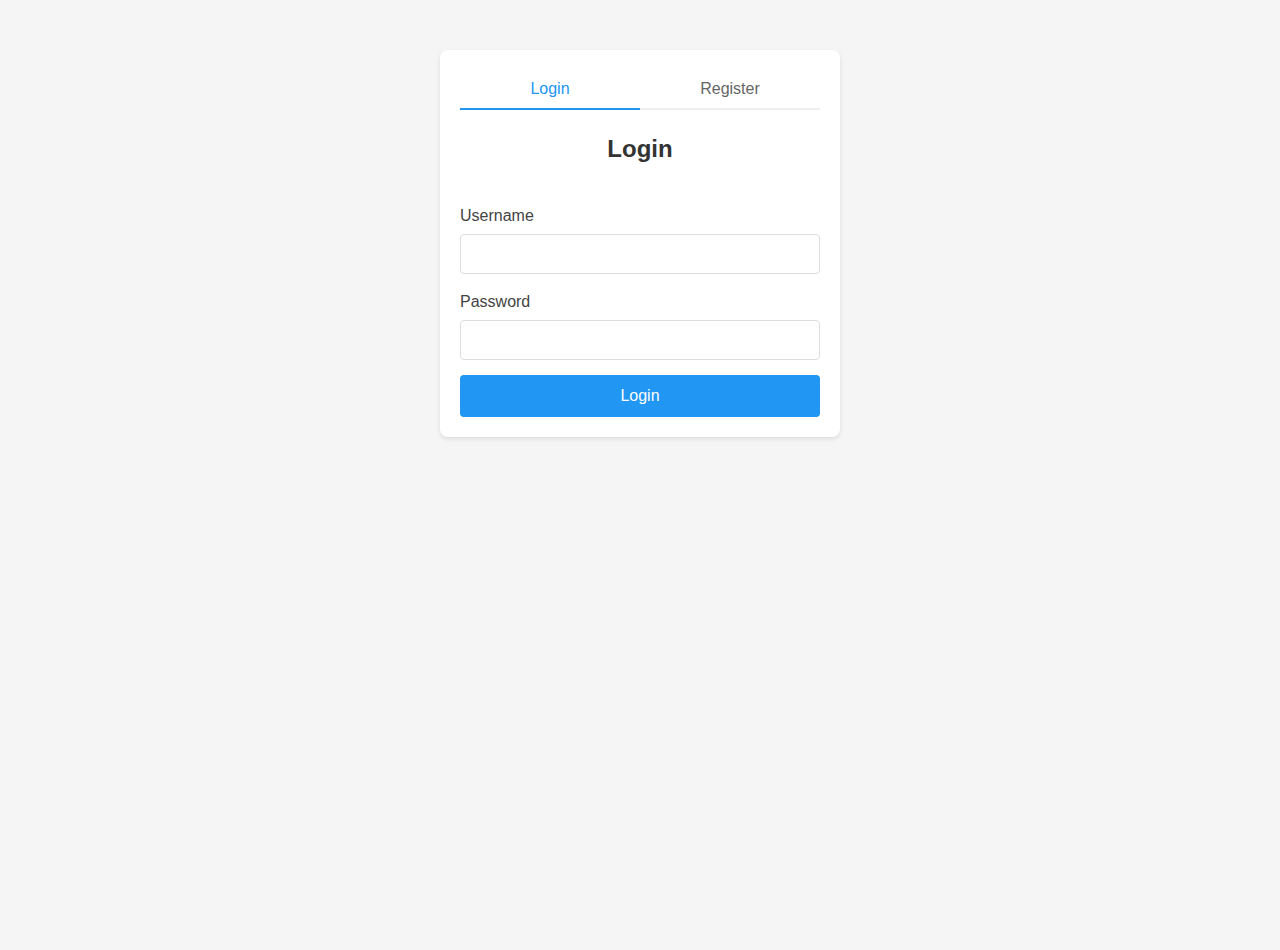
==== index.html @ e14aafcb "werkend" ====
<!DOCTYPE html>
<html lang="en">

<head>
    <meta charset="UTF-8">
    <meta name="viewport" content="width=device-width, initial-scale=1.0">
    <title>Taskmaster</title>
    <link rel="manifest" href="manifest.json">
    <link rel="stylesheet" href="css/styles.css">
    <link rel="stylesheet" href="css/components/login.css">
    <link rel="stylesheet" href="css/components/tasks.css">
</head>

<body>
    <div id="app">
        <nav id="main-nav" class="hidden">
            <div class="nav-content">
                <span id="username-display"></span>
                <button id="logout-btn">Logout</button>
            </div>
        </nav>
        <main id="main-content"></main>
    </div>

    <!-- Laad scripts in de juiste volgorde -->
    <script src="js/api.js"></script>
    <script src="js/router.js"></script>
    <script src="js/components/login.js"></script>
    <script src="js/components/tasks.js"></script>
    <script src="js/app.js"></script>
</body>

</html>
---- css/styles.css ----
/* css/styles.css */
:root {
    --primary-color: #2196f3;
    --secondary-color: #1976d2;
    --error-color: #f44336;
    --success-color: #4caf50;
}

* {
    margin: 0;
    padding: 0;
    box-sizing: border-box;
}

body {
    font-family: -apple-system, BlinkMacSystemFont, 'Segoe UI', Roboto, Oxygen-Sans, Ubuntu, Cantarell, sans-serif;
    line-height: 1.6;
    background-color: #f5f5f5;
}

.hidden {
    display: none !important;
}

#app {
    min-height: 100vh;
}

/* css/components/login.css */
.login-container {
    max-width: 400px;
    margin: 50px auto;
    padding: 20px;
    background: white;
    border-radius: 8px;
    box-shadow: 0 2px 4px rgba(0,0,0,0.1);
}

.login-form {
    display: flex;
    flex-direction: column;
    gap: 15px;
}

.form-group {
    display: flex;
    flex-direction: column;
    gap: 5px;
}

.form-group label {
    font-weight: 500;
}

.form-group input {
    padding: 8px;
    border: 1px solid #ddd;
    border-radius: 4px;
}

.btn-primary {
    background: var(--primary-color);
    color: white;
    padding: 10px;
    border: none;
    border-radius: 4px;
    cursor: pointer;
}

.btn-primary:hover {
    background: var(--secondary-color);
}

.error-message {
    color: var(--error-color);
    font-size: 14px;
}

/* css/components/tasks.css */
.tasks-container {
    max-width: 800px;
    margin: 20px auto;
    padding: 20px;
}

.task-list {
    display: flex;
    flex-direction: column;
    gap: 10px;
}

.task-item {
    background: white;
    padding: 15px;
    border-radius: 4px;
    box-shadow: 0 1px 3px rgba(0,0,0,0.1);
    display: flex;
    justify-content: space-between;
    align-items: center;
}

.task-controls {
    display: flex;
    gap: 10px;
}

.pagination {
    margin-top: 20px;
    display: flex;
    justify-content: center;
    gap: 10px;
}

.add-task-btn {
    position: fixed;
    bottom: 20px;
    right: 20px;
    width: 56px;
    height: 56px;
    border-radius: 50%;
    background: var(--primary-color);
    color: white;
    border: none;
    cursor: pointer;
    box-shadow: 0 2px 5px rgba(0,0,0,0.2);
    display: flex;
    align-items: center;
    justify-content: center;
    font-size: 24px;
}
---- css/components/login.css ----
/* css/components/login.css */
.login-container {
    max-width: 400px;
    margin: 50px auto;
    padding: 20px;
    background: white;
    border-radius: 8px;
    box-shadow: 0 2px 4px rgba(0,0,0,0.1);
}

.auth-tabs {
    display: flex;
    margin-bottom: 20px;
    border-bottom: 2px solid #eee;
}

.tab-btn {
    flex: 1;
    padding: 10px;
    border: none;
    background: none;
    cursor: pointer;
    font-size: 16px;
    color: #666;
    transition: all 0.3s ease;
}

.tab-btn.active {
    color: var(--primary-color);
    border-bottom: 2px solid var(--primary-color);
    margin-bottom: -2px;
}

.auth-form {
    display: flex;
    flex-direction: column;
    gap: 15px;
}

.auth-form h2 {
    margin-bottom: 20px;
    color: #333;
    text-align: center;
}

.form-group {
    display: flex;
    flex-direction: column;
    gap: 5px;
}

.form-group label {
    font-weight: 500;
    color: #444;
}

.form-group input {
    padding: 10px;
    border: 1px solid #ddd;
    border-radius: 4px;
    font-size: 16px;
}

.form-group input:focus {
    border-color: var(--primary-color);
    outline: none;
    box-shadow: 0 0 0 2px rgba(33, 150, 243, 0.1);
}

.error-message {
    color: var(--error-color);
    font-size: 14px;
    text-align: center;
    padding: 5px;
}

.btn-primary {
    background: var(--primary-color);
    color: white;
    padding: 12px;
    border: none;
    border-radius: 4px;
    cursor: pointer;
    font-size: 16px;
    font-weight: 500;
    transition: background 0.3s ease;
}

.btn-primary:hover {
    background: var(--secondary-color);
}

.hidden {
    display: none;
}
---- css/components/tasks.css ----
/* css/components/tasks.css - aanvullende stijlen */
.modal {
    position: fixed;
    top: 0;
    left: 0;
    width: 100%;
    height: 100%;
    background: rgba(0, 0, 0, 0.5);
    display: flex;
    align-items: center;
    justify-content: center;
}

.modal-content {
    background: white;
    padding: 20px;
    border-radius: 8px;
    width: 90%;
    max-width: 500px;
}

.modal .close {
    float: right;
    cursor: pointer;
    font-size: 24px;
}

.notification {
    position: fixed;
    bottom: 20px;
    left: 50%;
    transform: translateX(-50%);
    background: var(--primary-color);
    color: white;
    padding: 10px 20px;
    border-radius: 4px;
    box-shadow: 0 2px 5px rgba(0,0,0,0.2);
    z-index: 1000;
}

.offline-mode .task-item {
    opacity: 0.8;
}

.offline-mode:after {
    content: 'Offline Mode';
    position: fixed;
    top: 10px;
    right: 10px;
    background: var(--error-color);
    color: white;
    padding: 5px 10px;
    border-radius: 4px;
    font-size: 12px;
}

.checkbox-container {
    position: relative;
    padding-left: 35px;
    cursor: pointer;
    user-select: none;
}

.checkbox-container input {
    position: absolute;
    opacity: 0;
    cursor: pointer;
}

.checkmark {
    position: absolute;
    top: 0;
    left: 0;
    height: 25px;
    width: 25px;
    background-color: #eee;
    border-radius: 4px;
}

.checkbox-container:hover input ~ .checkmark {
    background-color: #ccc;
}

.checkbox-container input:checked ~ .checkmark {
    background-color: var(--primary-color);
}

.task-filters {
    margin-bottom: 20px;
}

.task-filters select {
    padding: 8px;
    border-radius: 4px;
    border: 1px solid #ddd;
}

.no-tasks {
    text-align: center;
    padding: 20px;
    color: #666;
}

.deadline {
    font-size: 0.9em;
    color: #666;
}
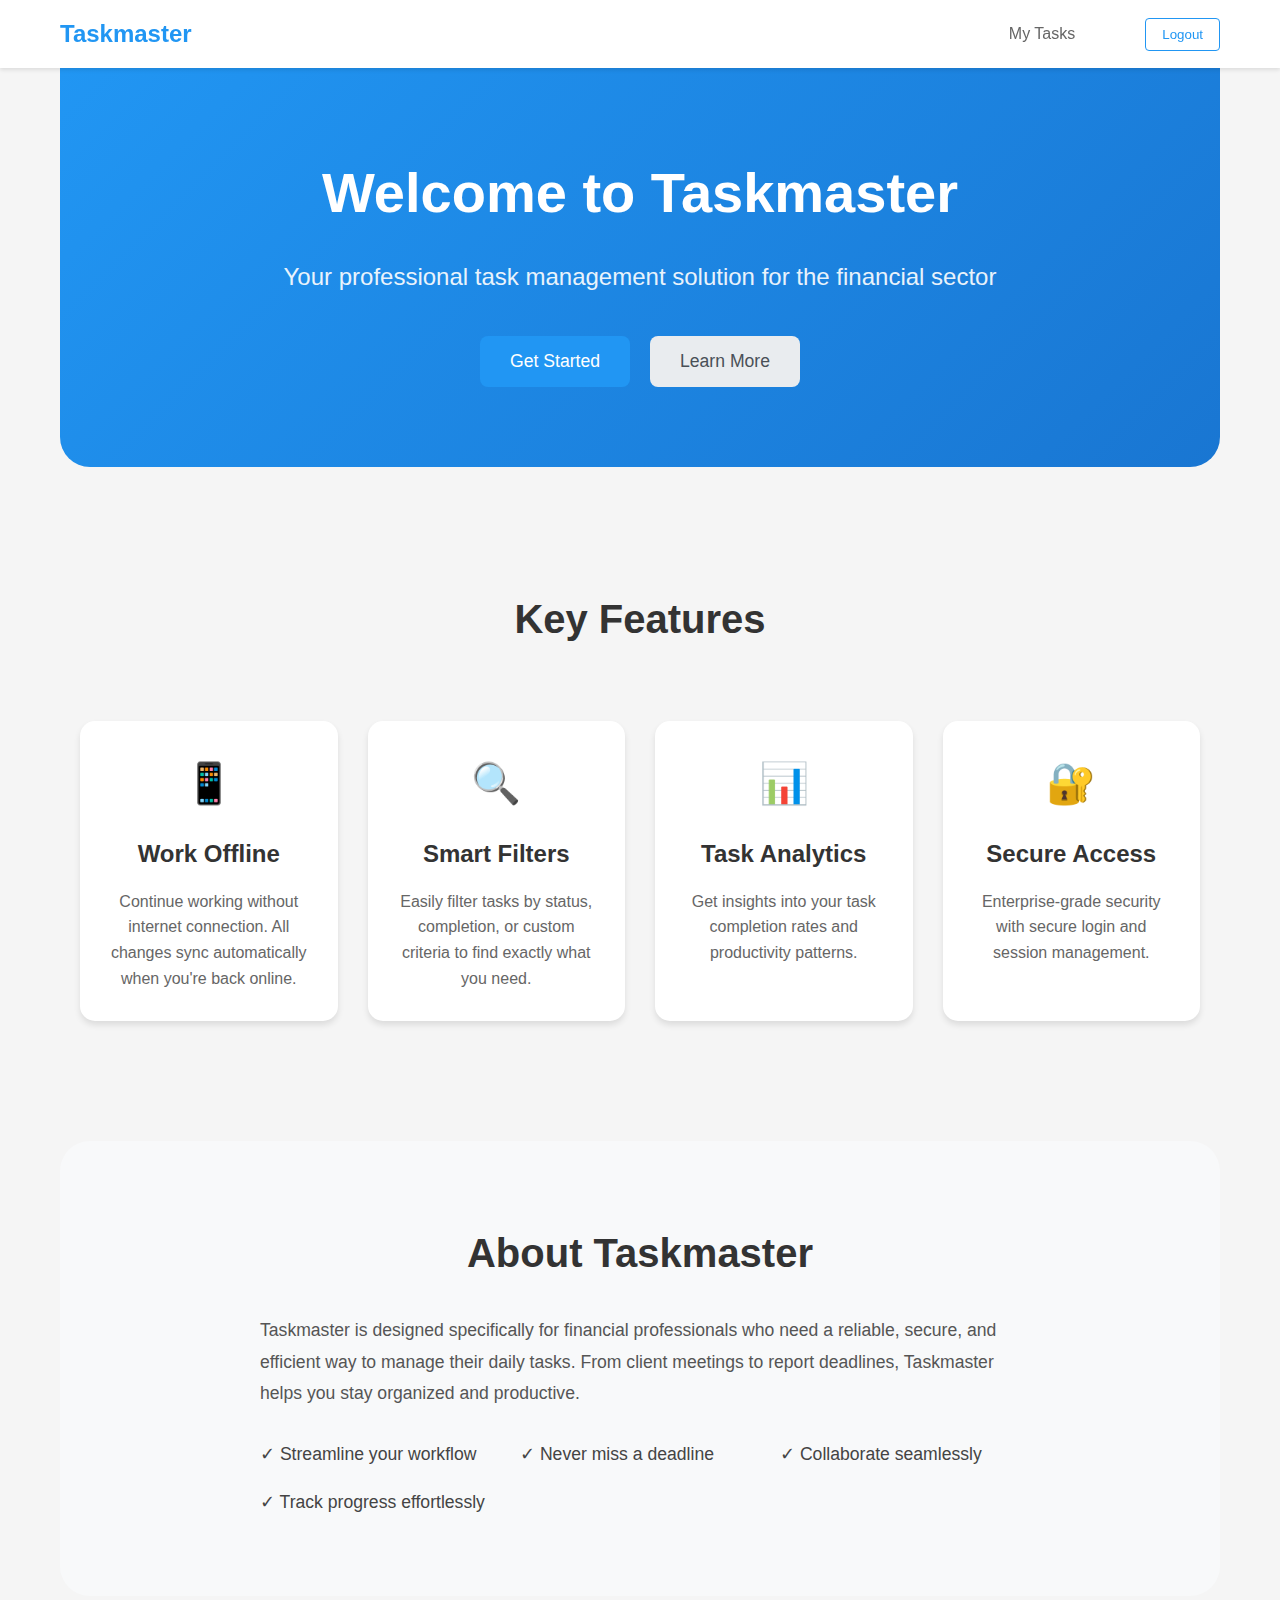
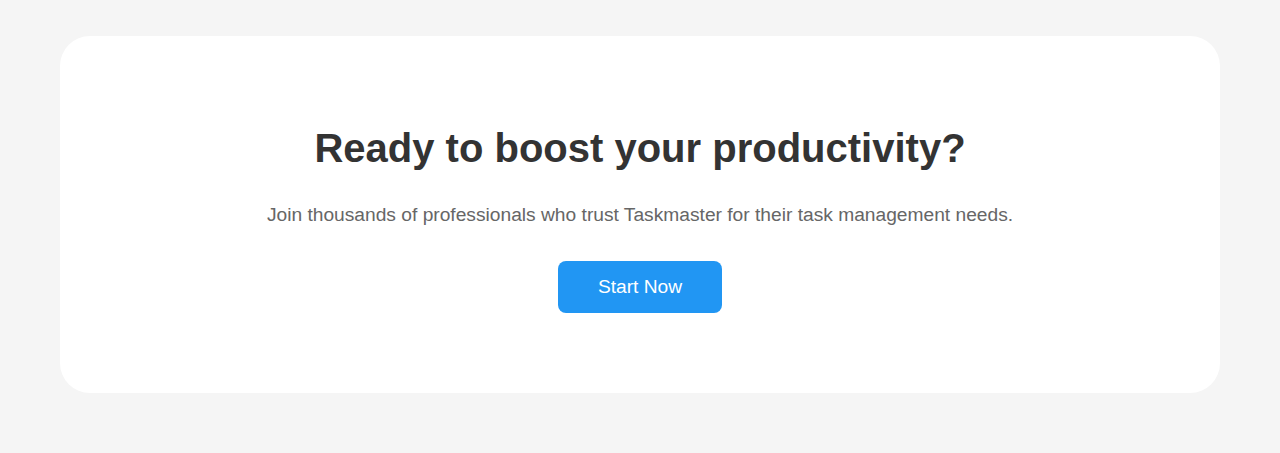
==== commit b0745f69: "ja ja ja 2.0 versie beheer" ====
--- a/index.html
+++ b/index.html
@@ -9,14 +9,19 @@
     <link rel="stylesheet" href="css/styles.css">
     <link rel="stylesheet" href="css/components/login.css">
     <link rel="stylesheet" href="css/components/tasks.css">
+    <link rel="stylesheet" href="css/components/home.css">
 </head>
 
 <body>
     <div id="app">
         <nav id="main-nav" class="hidden">
             <div class="nav-content">
-                <span id="username-display"></span>
-                <button id="logout-btn">Logout</button>
+                <a href="/" class="nav-logo">Taskmaster</a>
+                <div class="nav-links">
+                    <a href="/tasks" class="nav-link">My Tasks</a>
+                    <span id="username-display"></span>
+                    <button id="logout-btn">Logout</button>
+                </div>
             </div>
         </nav>
         <main id="main-content"></main>
@@ -25,6 +30,7 @@
     <!-- Laad scripts in de juiste volgorde -->
     <script src="js/api.js"></script>
     <script src="js/router.js"></script>
+    <script src="js/components/home.js"></script>
     <script src="js/components/login.js"></script>
     <script src="js/components/tasks.js"></script>
     <script src="js/app.js"></script>
--- a/css/styles.css
+++ b/css/styles.css
@@ -6,6 +6,7 @@
     --success-color: #4caf50;
 }
 
+/* Base Styles */
 * {
     margin: 0;
     padding: 0;
@@ -26,7 +27,80 @@
     min-height: 100vh;
 }
 
-/* css/components/login.css */
+/* Navigation Styles */
+#main-nav {
+    background: white;
+    box-shadow: 0 2px 4px rgba(0,0,0,0.1);
+    padding: 15px 0;
+    position: sticky;
+    top: 0;
+    z-index: 1000;
+}
+
+.nav-content {
+    max-width: 1200px;
+    margin: 0 auto;
+    padding: 0 20px;
+    display: flex;
+    justify-content: space-between;
+    align-items: center;
+}
+
+.nav-logo {
+    font-size: 1.5rem;
+    font-weight: 700;
+    color: var(--primary-color);
+    text-decoration: none;
+    transition: color 0.3s ease;
+}
+
+.nav-logo:hover {
+    color: var(--secondary-color);
+}
+
+.nav-links {
+    display: flex;
+    align-items: center;
+    gap: 20px;
+}
+
+.nav-link {
+    text-decoration: none;
+    color: #666;
+    font-weight: 500;
+    padding: 5px 10px;
+    border-radius: 4px;
+    transition: all 0.3s ease;
+}
+
+.nav-link:hover, .nav-link.active {
+    color: var(--primary-color);
+    background: rgba(33, 150, 243, 0.1);
+}
+
+#username-display {
+    color: #666;
+    font-weight: 500;
+    padding: 5px 10px;
+}
+
+#logout-btn {
+    background: none;
+    border: 1px solid var(--primary-color);
+    color: var(--primary-color);
+    padding: 8px 16px;
+    border-radius: 4px;
+    cursor: pointer;
+    font-weight: 500;
+    transition: all 0.3s ease;
+}
+
+#logout-btn:hover {
+    background: var(--primary-color);
+    color: white;
+}
+
+/* Login Component Styles */
 .login-container {
     max-width: 400px;
     margin: 50px auto;
@@ -36,12 +110,41 @@
     box-shadow: 0 2px 4px rgba(0,0,0,0.1);
 }
 
-.login-form {
+.auth-tabs {
+    display: flex;
+    margin-bottom: 20px;
+    border-bottom: 2px solid #eee;
+}
+
+.tab-btn {
+    flex: 1;
+    padding: 10px;
+    border: none;
+    background: none;
+    cursor: pointer;
+    font-size: 16px;
+    color: #666;
+    transition: all 0.3s ease;
+}
+
+.tab-btn.active {
+    color: var(--primary-color);
+    border-bottom: 2px solid var(--primary-color);
+    margin-bottom: -2px;
+}
+
+.auth-form {
     display: flex;
     flex-direction: column;
     gap: 15px;
 }
 
+.auth-form h2 {
+    margin-bottom: 20px;
+    color: #333;
+    text-align: center;
+}
+
 .form-group {
     display: flex;
     flex-direction: column;
@@ -50,71 +153,179 @@
 
 .form-group label {
     font-weight: 500;
+    color: #444;
 }
 
 .form-group input {
-    padding: 8px;
+    padding: 10px;
     border: 1px solid #ddd;
     border-radius: 4px;
-}
-
+    font-size: 16px;
+}
+
+.form-group input:focus {
+    border-color: var(--primary-color);
+    outline: none;
+    box-shadow: 0 0 0 2px rgba(33, 150, 243, 0.1);
+}
+
+/* Button Styles */
 .btn-primary {
     background: var(--primary-color);
     color: white;
-    padding: 10px;
+    padding: 12px;
     border: none;
     border-radius: 4px;
     cursor: pointer;
+    font-size: 16px;
+    font-weight: 500;
+    transition: all 0.3s ease;
 }
 
 .btn-primary:hover {
     background: var(--secondary-color);
+    transform: translateY(-1px);
+}
+
+.btn-secondary {
+    background: #e9ecef;
+    color: #495057;
+    padding: 12px;
+    border: none;
+    border-radius: 4px;
+    cursor: pointer;
+    font-size: 16px;
+    font-weight: 500;
+    transition: all 0.3s ease;
+}
+
+.btn-secondary:hover {
+    background: #dee2e6;
+    transform: translateY(-1px);
 }
 
 .error-message {
     color: var(--error-color);
     font-size: 14px;
-}
-
-/* css/components/tasks.css */
+    text-align: center;
+    padding: 5px;
+}
+
+/* Tasks Component Styles */
 .tasks-container {
     max-width: 800px;
     margin: 20px auto;
     padding: 20px;
 }
 
+.task-filters {
+    margin-bottom: 24px;
+}
+
+.filter-select {
+    padding: 8px 12px;
+    border-radius: 6px;
+    border: 1px solid #ddd;
+    background-color: white;
+    font-size: 14px;
+    min-width: 150px;
+}
+
 .task-list {
     display: flex;
     flex-direction: column;
-    gap: 10px;
+    gap: 16px;
 }
 
 .task-item {
     background: white;
-    padding: 15px;
-    border-radius: 4px;
-    box-shadow: 0 1px 3px rgba(0,0,0,0.1);
+    padding: 16px;
+    border-radius: 8px;
+    box-shadow: 0 2px 4px rgba(0,0,0,0.1);
     display: flex;
     justify-content: space-between;
-    align-items: center;
+    align-items: flex-start;
+    transition: transform 0.2s ease, box-shadow 0.2s ease;
+}
+
+.task-item:hover {
+    transform: translateY(-2px);
+    box-shadow: 0 4px 8px rgba(0,0,0,0.1);
+}
+
+.task-item.completed {
+    background-color: #f8f9fa;
+}
+
+.task-item.completed .task-content h3 {
+    text-decoration: line-through;
+    color: #6c757d;
+}
+
+.task-content {
+    flex: 1;
+    margin-right: 16px;
+}
+
+.task-header {
+    display: flex;
+    justify-content: space-between;
+    align-items: flex-start;
+    margin-bottom: 8px;
+}
+
+.task-header h3 {
+    margin: 0;
+    color: #2c3e50;
+    font-size: 18px;
+}
+
+.task-description {
+    color: #666;
+    font-size: 14px;
+    line-height: 1.5;
+    margin: 0;
+}
+
+.deadline {
+    font-size: 12px;
+    color: #666;
+    background: #f8f9fa;
+    padding: 4px 8px;
+    border-radius: 4px;
+    white-space: nowrap;
+}
+
+.deadline.overdue {
+    color: #dc3545;
+    background: #fff5f5;
 }
 
 .task-controls {
     display: flex;
-    gap: 10px;
-}
-
-.pagination {
-    margin-top: 20px;
-    display: flex;
-    justify-content: center;
-    gap: 10px;
+    gap: 12px;
+    align-items: center;
+}
+
+.task-controls button {
+    background: none;
+    border: none;
+    padding: 6px;
+    cursor: pointer;
+    border-radius: 4px;
+    color: #6c757d;
+    transition: all 0.2s ease;
+}
+
+.task-controls button:hover {
+    background-color: #f8f9fa;
+    color: var(--primary-color);
 }
 
 .add-task-btn {
     position: fixed;
-    bottom: 20px;
-    right: 20px;
+    bottom: 24px;
+    right: 24px;
     width: 56px;
     height: 56px;
     border-radius: 50%;
@@ -122,9 +333,140 @@
     color: white;
     border: none;
     cursor: pointer;
-    box-shadow: 0 2px 5px rgba(0,0,0,0.2);
+    box-shadow: 0 4px 8px rgba(33, 150, 243, 0.3);
     display: flex;
     align-items: center;
     justify-content: center;
     font-size: 24px;
+    transition: all 0.2s ease;
+}
+
+.add-task-btn:hover {
+    transform: scale(1.1);
+    box-shadow: 0 6px 12px rgba(33, 150, 243, 0.4);
+}
+
+/* Modal Styles */
+.modal {
+    position: fixed;
+    top: 0;
+    left: 0;
+    width: 100%;
+    height: 100%;
+    background: rgba(0, 0, 0, 0.5);
+    display: flex;
+    align-items: center;
+    justify-content: center;
+    z-index: 1000;
+}
+
+.modal-content {
+    background: white;
+    padding: 24px;
+    border-radius: 8px;
+    width: 90%;
+    max-width: 500px;
+    max-height: 90vh;
+    overflow-y: auto;
+}
+
+.modal-header {
+    display: flex;
+    justify-content: space-between;
+    align-items: center;
+    margin-bottom: 20px;
+}
+
+.modal-header h2 {
+    margin: 0;
+    color: #2c3e50;
+}
+
+.close {
+    font-size: 24px;
+    color: #666;
+    cursor: pointer;
+    transition: color 0.2s ease;
+}
+
+.close:hover {
+    color: var(--error-color);
+}
+
+.form-actions {
+    display: flex;
+    justify-content: flex-end;
+    gap: 12px;
+    margin-top: 24px;
+}
+
+/* Pagination Styles */
+.pagination {
+    margin-top: 20px;
+    display: flex;
+    justify-content: center;
+    gap: 10px;
+}
+
+.pagination button {
+    padding: 8px 12px;
+    border: 1px solid #ddd;
+    background: white;
+    border-radius: 4px;
+    cursor: pointer;
+    transition: all 0.2s ease;
+}
+
+.pagination button:hover:not(:disabled) {
+    background: var(--primary-color);
+    color: white;
+    border-color: var(--primary-color);
+}
+
+.pagination button:disabled {
+    opacity: 0.5;
+    cursor: not-allowed;
+}
+
+/* Responsive Design */
+@media (max-width: 768px) {
+    .nav-content {
+        flex-direction: column;
+        gap: 15px;
+    }
+
+    .nav-links {
+        flex-direction: column;
+        width: 100%;
+        text-align: center;
+    }
+
+    .nav-link {
+        width: 100%;
+        padding: 10px;
+    }
+
+    #logout-btn {
+        width: 100%;
+    }
+
+    .modal-content {
+        width: 95%;
+        margin: 10px;
+    }
+
+    .task-header {
+        flex-direction: column;
+        gap: 10px;
+    }
+
+    .deadline {
+        width: 100%;
+        text-align: center;
+    }
+
+    .task-controls {
+        flex-direction: column;
+        align-items: stretch;
+    }
 }--- a/css/components/tasks.css
+++ b/css/components/tasks.css
@@ -1,107 +1,188 @@
-/* css/components/tasks.css - aanvullende stijlen */
-.modal {
+/* Updated tasks.css */
+.tasks-container {
+    max-width: 800px;
+    margin: 20px auto;
+    padding: 20px;
+}
+
+.tasks-container h1 {
+    color: #333;
+    margin-bottom: 24px;
+    font-size: 28px;
+}
+
+.task-filters {
+    margin-bottom: 24px;
+}
+
+.filter-select {
+    padding: 8px 12px;
+    border-radius: 6px;
+    border: 1px solid #ddd;
+    background-color: white;
+    font-size: 14px;
+    min-width: 150px;
+}
+
+.task-list {
+    display: flex;
+    flex-direction: column;
+    gap: 16px;
+}
+
+.task-item {
+    background: white;
+    padding: 16px;
+    border-radius: 8px;
+    box-shadow: 0 2px 4px rgba(0,0,0,0.1);
+    display: flex;
+    justify-content: space-between;
+    align-items: flex-start;
+    transition: transform 0.2s ease, box-shadow 0.2s ease;
+}
+
+.task-item:hover {
+    transform: translateY(-2px);
+    box-shadow: 0 4px 8px rgba(0,0,0,0.1);
+}
+
+.task-item.completed {
+    background-color: #f8f9fa;
+}
+
+.task-item.completed .task-content h3 {
+    text-decoration: line-through;
+    color: #6c757d;
+}
+
+.task-content {
+    flex: 1;
+    margin-right: 16px;
+}
+
+.task-header {
+    display: flex;
+    justify-content: space-between;
+    align-items: flex-start;
+    margin-bottom: 8px;
+}
+
+.task-header h3 {
+    margin: 0;
+    color: #2c3e50;
+    font-size: 18px;
+}
+
+.task-description {
+    color: #666;
+    font-size: 14px;
+    line-height: 1.5;
+    margin: 0;
+}
+
+.deadline {
+    font-size: 12px;
+    color: #666;
+    background: #f8f9fa;
+    padding: 4px 8px;
+    border-radius: 4px;
+    white-space: nowrap;
+}
+
+.deadline.overdue {
+    color: #dc3545;
+    background: #fff5f5;
+}
+
+.task-controls {
+    display: flex;
+    gap: 12px;
+    align-items: center;
+}
+
+.task-controls button {
+    background: none;
+    border: none;
+    padding: 6px;
+    cursor: pointer;
+    border-radius: 4px;
+    color: #6c757d;
+    transition: color 0.2s ease, background-color 0.2s ease;
+}
+
+.task-controls button:hover {
+    background-color: #f8f9fa;
+    color: #2196f3;
+}
+
+.add-task-btn {
     position: fixed;
-    top: 0;
-    left: 0;
-    width: 100%;
-    height: 100%;
-    background: rgba(0, 0, 0, 0.5);
+    bottom: 24px;
+    right: 24px;
+    width: 56px;
+    height: 56px;
+    border-radius: 50%;
+    background: var(--primary-color);
+    color: white;
+    border: none;
+    cursor: pointer;
+    box-shadow: 0 4px 8px rgba(33, 150, 243, 0.3);
     display: flex;
     align-items: center;
     justify-content: center;
+    font-size: 24px;
+    transition: transform 0.2s ease, box-shadow 0.2s ease;
 }
 
-.modal-content {
-    background: white;
-    padding: 20px;
-    border-radius: 8px;
-    width: 90%;
-    max-width: 500px;
+.add-task-btn:hover {
+    transform: scale(1.1);
+    box-shadow: 0 6px 12px rgba(33, 150, 243, 0.4);
 }
 
-.modal .close {
-    float: right;
-    cursor: pointer;
-    font-size: 24px;
-}
-
-.notification {
-    position: fixed;
-    bottom: 20px;
-    left: 50%;
-    transform: translateX(-50%);
-    background: var(--primary-color);
-    color: white;
-    padding: 10px 20px;
-    border-radius: 4px;
-    box-shadow: 0 2px 5px rgba(0,0,0,0.2);
-    z-index: 1000;
-}
-
-.offline-mode .task-item {
-    opacity: 0.8;
-}
-
-.offline-mode:after {
-    content: 'Offline Mode';
-    position: fixed;
-    top: 10px;
-    right: 10px;
-    background: var(--error-color);
-    color: white;
-    padding: 5px 10px;
-    border-radius: 4px;
-    font-size: 12px;
-}
-
-.checkbox-container {
-    position: relative;
-    padding-left: 35px;
-    cursor: pointer;
-    user-select: none;
-}
-
-.checkbox-container input {
-    position: absolute;
-    opacity: 0;
-    cursor: pointer;
-}
-
-.checkmark {
-    position: absolute;
-    top: 0;
-    left: 0;
-    height: 25px;
-    width: 25px;
-    background-color: #eee;
-    border-radius: 4px;
-}
-
-.checkbox-container:hover input ~ .checkmark {
-    background-color: #ccc;
-}
-
-.checkbox-container input:checked ~ .checkmark {
-    background-color: var(--primary-color);
-}
-
-.task-filters {
+/* Modal styles */
+.modal-header {
+    display: flex;
+    justify-content: space-between;
+    align-items: center;
     margin-bottom: 20px;
 }
 
-.task-filters select {
-    padding: 8px;
+.modal-header h2 {
+    margin: 0;
+    color: #2c3e50;
+}
+
+.form-actions {
+    display: flex;
+    justify-content: flex-end;
+    gap: 12px;
+    margin-top: 24px;
+}
+
+.btn-secondary {
+    background: #e9ecef;
+    color: #495057;
+    padding: 10px 16px;
+    border: none;
     border-radius: 4px;
-    border: 1px solid #ddd;
+    cursor: pointer;
+    font-size: 14px;
+    transition: background-color 0.2s ease;
+}
+
+.btn-secondary:hover {
+    background: #dee2e6;
+}
+
+.checkbox-group {
+    margin-top: 16px;
 }
 
 .no-tasks {
     text-align: center;
-    padding: 20px;
-    color: #666;
-}
-
-.deadline {
-    font-size: 0.9em;
-    color: #666;
+    padding: 40px;
+    color: #6c757d;
+    background: #f8f9fa;
+    border-radius: 8px;
+    font-size: 16px;
 }--- a/css/components/home.css
+++ b/css/components/home.css
@@ -0,0 +1,196 @@
+.home-container {
+    max-width: 1200px;
+    margin: 0 auto;
+    padding: 0 20px;
+}
+
+/* Hero Section */
+.hero {
+    background: linear-gradient(135deg, var(--primary-color), var(--secondary-color));
+    color: white;
+    padding: 80px 20px;
+    text-align: center;
+    border-radius: 0 0 30px 30px;
+    margin-bottom: 60px;
+}
+
+.hero-content {
+    max-width: 800px;
+    margin: 0 auto;
+}
+
+.hero h1 {
+    font-size: 3.5rem;
+    margin-bottom: 20px;
+    font-weight: 700;
+}
+
+.hero-subtitle {
+    font-size: 1.5rem;
+    margin-bottom: 40px;
+    opacity: 0.9;
+}
+
+.hero-buttons {
+    display: flex;
+    gap: 20px;
+    justify-content: center;
+}
+
+.hero-buttons button {
+    padding: 15px 30px;
+    font-size: 1.1rem;
+    border-radius: 8px;
+    transition: transform 0.2s ease;
+}
+
+.hero-buttons button:hover {
+    transform: translateY(-2px);
+}
+
+/* Features Section */
+.features {
+    padding: 60px 0;
+    text-align: center;
+}
+
+.features h2 {
+    font-size: 2.5rem;
+    margin-bottom: 50px;
+    color: #333;
+}
+
+.features-grid {
+    display: grid;
+    grid-template-columns: repeat(auto-fit, minmax(250px, 1fr));
+    gap: 30px;
+    padding: 20px;
+}
+
+.feature-card {
+    background: white;
+    padding: 30px;
+    border-radius: 15px;
+    box-shadow: 0 4px 6px rgba(0, 0, 0, 0.1);
+    transition: transform 0.3s ease;
+}
+
+.feature-card:hover {
+    transform: translateY(-5px);
+}
+
+.feature-icon {
+    font-size: 2.5rem;
+    margin-bottom: 20px;
+}
+
+.feature-card h3 {
+    font-size: 1.5rem;
+    margin-bottom: 15px;
+    color: #333;
+}
+
+.feature-card p {
+    color: #666;
+    line-height: 1.6;
+}
+
+/* About Section */
+.about {
+    padding: 80px 0;
+    background: #f8f9fa;
+    border-radius: 30px;
+    margin: 40px 0;
+}
+
+.about-content {
+    max-width: 800px;
+    margin: 0 auto;
+    padding: 0 20px;
+}
+
+.about h2 {
+    font-size: 2.5rem;
+    margin-bottom: 30px;
+    color: #333;
+    text-align: center;
+}
+
+.about p {
+    font-size: 1.1rem;
+    line-height: 1.8;
+    color: #555;
+    margin-bottom: 30px;
+}
+
+.about-list {
+    list-style: none;
+    padding: 0;
+    display: grid;
+    grid-template-columns: repeat(auto-fit, minmax(200px, 1fr));
+    gap: 20px;
+}
+
+.about-list li {
+    font-size: 1.1rem;
+    color: #444;
+    display: flex;
+    align-items: center;
+    gap: 10px;
+}
+
+/* CTA Section */
+.cta {
+    text-align: center;
+    padding: 80px 20px;
+    background: white;
+    border-radius: 30px;
+    margin-bottom: 60px;
+}
+
+.cta h2 {
+    font-size: 2.5rem;
+    margin-bottom: 20px;
+    color: #333;
+}
+
+.cta p {
+    font-size: 1.2rem;
+    color: #666;
+    margin-bottom: 30px;
+}
+
+.cta button {
+    padding: 15px 40px;
+    font-size: 1.2rem;
+    border-radius: 8px;
+    transition: transform 0.2s ease;
+}
+
+.cta button:hover {
+    transform: translateY(-2px);
+}
+
+/* Responsive Design */
+@media (max-width: 768px) {
+    .hero h1 {
+        font-size: 2.5rem;
+    }
+    
+    .hero-subtitle {
+        font-size: 1.2rem;
+    }
+    
+    .hero-buttons {
+        flex-direction: column;
+        align-items: center;
+    }
+    
+    .features-grid {
+        grid-template-columns: 1fr;
+    }
+    
+    .about-list {
+        grid-template-columns: 1fr;
+    }
+}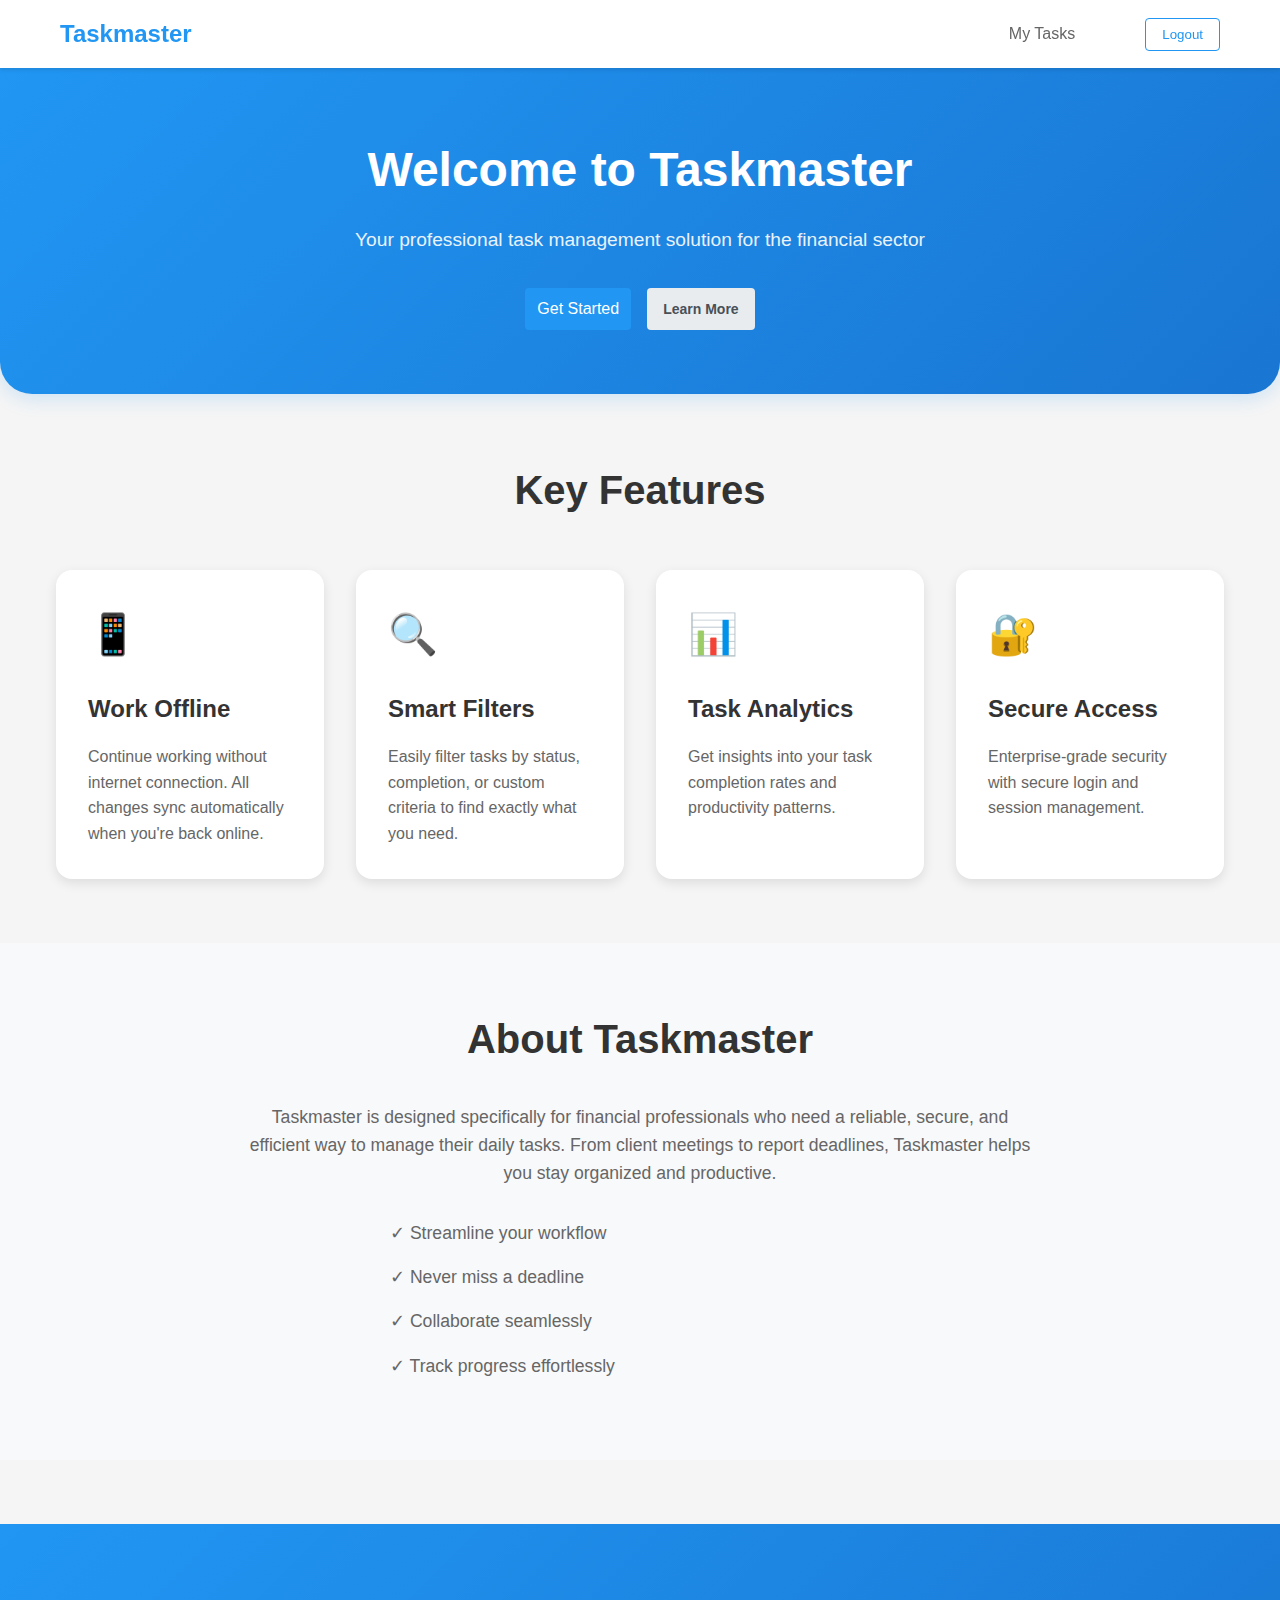
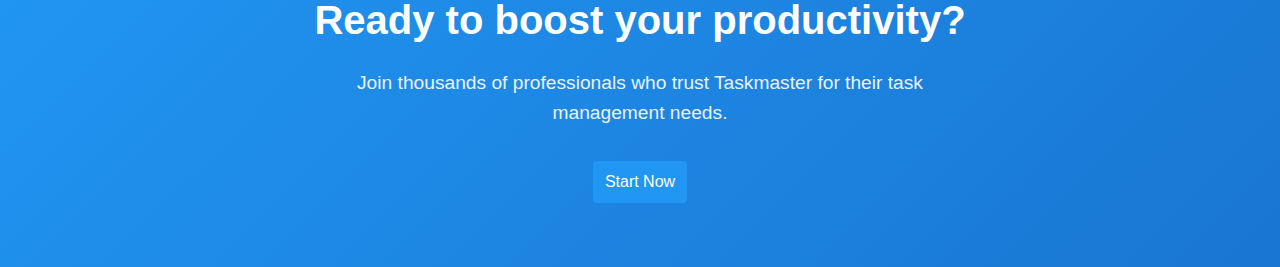
==== commit 6388ff38: "123" ====
--- a/index.html
+++ b/index.html
@@ -5,15 +5,20 @@
     <meta charset="UTF-8">
     <meta name="viewport" content="width=device-width, initial-scale=1.0">
     <title>Taskmaster</title>
+
+    <!-- Web App Manifest -->
     <link rel="manifest" href="manifest.json">
+
+    <!-- CSS Files -->
     <link rel="stylesheet" href="css/styles.css">
+    <link rel="stylesheet" href="css/components/home.css">
     <link rel="stylesheet" href="css/components/login.css">
     <link rel="stylesheet" href="css/components/tasks.css">
-    <link rel="stylesheet" href="css/components/home.css">
 </head>
 
 <body>
     <div id="app">
+        <!-- Navigation -->
         <nav id="main-nav" class="hidden">
             <div class="nav-content">
                 <a href="/" class="nav-logo">Taskmaster</a>
@@ -24,16 +29,74 @@
                 </div>
             </div>
         </nav>
+
+        <!-- Main Content -->
         <main id="main-content"></main>
+
+        <!-- Notification Container -->
+        <div id="notification-container"></div>
     </div>
 
-    <!-- Laad scripts in de juiste volgorde -->
+    <!-- Core Services - Load these first -->
+    <script src="js/db.js"></script>
     <script src="js/api.js"></script>
     <script src="js/router.js"></script>
+
+    <!-- Components - Load after services -->
     <script src="js/components/home.js"></script>
     <script src="js/components/login.js"></script>
     <script src="js/components/tasks.js"></script>
+
+    <!-- Main App - Load last -->
     <script src="js/app.js"></script>
+
+    <!-- Offline status indicator -->
+    <div id="offline-indicator" class="hidden">
+        You are currently offline. Changes will be saved locally.
+    </div>
+
+    <style>
+        #offline-indicator {
+            position: fixed;
+            bottom: 20px;
+            left: 50%;
+            transform: translateX(-50%);
+            background-color: #333;
+            color: white;
+            padding: 10px 20px;
+            border-radius: 5px;
+            z-index: 1000;
+            display: none;
+        }
+
+        #offline-indicator.visible {
+            display: block;
+        }
+
+        .notification {
+            position: fixed;
+            top: 20px;
+            right: 20px;
+            padding: 15px 25px;
+            border-radius: 5px;
+            background: #333;
+            color: white;
+            z-index: 1000;
+            animation: slideIn 0.3s ease-out;
+        }
+
+        @keyframes slideIn {
+            from {
+                transform: translateX(100%);
+                opacity: 0;
+            }
+
+            to {
+                transform: translateX(0);
+                opacity: 1;
+            }
+        }
+    </style>
 </body>
 
 </html>--- a/css/styles.css
+++ b/css/styles.css
@@ -469,4 +469,58 @@
         flex-direction: column;
         align-items: stretch;
     }
+}
+.offline-indicator {
+    position: fixed;
+    bottom: 20px;
+    left: 20px;
+    background: #ff4444;
+    color: white;
+    padding: 8px 16px;
+    border-radius: 4px;
+    display: none;
+    z-index: 1000;
+}
+
+body.offline .offline-indicator {
+    display: block;
+}
+
+.error-message {
+    color: #ff4444;
+    margin: 10px 0;
+    padding: 10px;
+    border-radius: 4px;
+    background-color: rgba(255, 68, 68, 0.1);
+}
+
+.error-message:empty {
+    display: none;
+}
+
+.notification {
+    position: fixed;
+    top: 20px;
+    right: 20px;
+    padding: 12px 24px;
+    border-radius: 4px;
+    background: #333;
+    color: white;
+    z-index: 1000;
+    animation: slideIn 0.3s ease-out;
+}
+
+@keyframes slideIn {
+    from {
+        transform: translateX(100%);
+        opacity: 0;
+    }
+    to {
+        transform: translateX(0);
+        opacity: 1;
+    }
+}
+
+.hidden {
+    display: none !important;
 }--- a/css/components/home.css
+++ b/css/components/home.css
@@ -1,17 +1,12 @@
-.home-container {
-    max-width: 1200px;
-    margin: 0 auto;
-    padding: 0 20px;
-}
-
 /* Hero Section */
 .hero {
     background: linear-gradient(135deg, var(--primary-color), var(--secondary-color));
-    color: white;
-    padding: 80px 20px;
-    text-align: center;
-    border-radius: 0 0 30px 30px;
-    margin-bottom: 60px;
+    padding: 4rem 2rem;
+    color: white;
+    text-align: center;
+    position: relative;
+    border-radius: 0 0 2rem 2rem;
+    box-shadow: 0 4px 20px rgba(33, 150, 243, 0.2);
 }
 
 .hero-content {
@@ -20,73 +15,65 @@
 }
 
 .hero h1 {
-    font-size: 3.5rem;
-    margin-bottom: 20px;
-    font-weight: 700;
+    font-size: 3rem;
+    margin-bottom: 1rem;
+    font-weight: 800;
 }
 
 .hero-subtitle {
-    font-size: 1.5rem;
-    margin-bottom: 40px;
+    font-size: 1.2rem;
     opacity: 0.9;
+    margin-bottom: 2rem;
 }
 
 .hero-buttons {
     display: flex;
-    gap: 20px;
+    gap: 1rem;
     justify-content: center;
-}
-
-.hero-buttons button {
-    padding: 15px 30px;
-    font-size: 1.1rem;
-    border-radius: 8px;
-    transition: transform 0.2s ease;
-}
-
-.hero-buttons button:hover {
-    transform: translateY(-2px);
 }
 
 /* Features Section */
 .features {
-    padding: 60px 0;
-    text-align: center;
+    padding: 4rem 2rem;
 }
 
 .features h2 {
-    font-size: 2.5rem;
-    margin-bottom: 50px;
+    text-align: center;
+    margin-bottom: 3rem;
+    font-size: 2.5rem;
     color: #333;
 }
 
 .features-grid {
     display: grid;
     grid-template-columns: repeat(auto-fit, minmax(250px, 1fr));
-    gap: 30px;
-    padding: 20px;
+    gap: 2rem;
+    max-width: 1200px;
+    margin: 0 auto;
+    padding: 0 1rem;
 }
 
 .feature-card {
     background: white;
-    padding: 30px;
-    border-radius: 15px;
-    box-shadow: 0 4px 6px rgba(0, 0, 0, 0.1);
-    transition: transform 0.3s ease;
+    padding: 2rem;
+    border-radius: 1rem;
+    box-shadow: 0 4px 12px rgba(0, 0, 0, 0.1);
+    transition: transform 0.3s ease, box-shadow 0.3s ease;
 }
 
 .feature-card:hover {
     transform: translateY(-5px);
+    box-shadow: 0 8px 24px rgba(0, 0, 0, 0.15);
 }
 
 .feature-icon {
     font-size: 2.5rem;
-    margin-bottom: 20px;
+    margin-bottom: 1.5rem;
 }
 
 .feature-card h3 {
     font-size: 1.5rem;
-    margin-bottom: 15px;
+    margin-bottom: 1rem;
     color: #333;
 }
 
@@ -97,100 +84,128 @@
 
 /* About Section */
 .about {
-    padding: 80px 0;
     background: #f8f9fa;
-    border-radius: 30px;
-    margin: 40px 0;
+    padding: 4rem 2rem;
 }
 
 .about-content {
     max-width: 800px;
     margin: 0 auto;
-    padding: 0 20px;
 }
 
 .about h2 {
-    font-size: 2.5rem;
-    margin-bottom: 30px;
+    text-align: center;
+    font-size: 2.5rem;
+    margin-bottom: 2rem;
     color: #333;
-    text-align: center;
 }
 
 .about p {
     font-size: 1.1rem;
-    line-height: 1.8;
-    color: #555;
-    margin-bottom: 30px;
+    color: #666;
+    margin-bottom: 2rem;
+    text-align: center;
 }
 
 .about-list {
     list-style: none;
     padding: 0;
-    display: grid;
-    grid-template-columns: repeat(auto-fit, minmax(200px, 1fr));
-    gap: 20px;
+    max-width: 500px;
+    margin: 0 auto;
 }
 
 .about-list li {
-    font-size: 1.1rem;
-    color: #444;
+    margin-bottom: 1rem;
+    color: #666;
+    font-size: 1.1rem;
     display: flex;
     align-items: center;
-    gap: 10px;
+    gap: 0.5rem;
 }
 
 /* CTA Section */
 .cta {
-    text-align: center;
-    padding: 80px 20px;
-    background: white;
-    border-radius: 30px;
-    margin-bottom: 60px;
+    background: linear-gradient(135deg, var(--primary-color), var(--secondary-color));
+    color: white;
+    text-align: center;
+    padding: 4rem 2rem;
+    margin-top: 4rem;
 }
 
 .cta h2 {
     font-size: 2.5rem;
-    margin-bottom: 20px;
-    color: #333;
+    margin-bottom: 1rem;
 }
 
 .cta p {
     font-size: 1.2rem;
-    color: #666;
-    margin-bottom: 30px;
-}
-
-.cta button {
-    padding: 15px 40px;
-    font-size: 1.2rem;
-    border-radius: 8px;
-    transition: transform 0.2s ease;
-}
-
-.cta button:hover {
+    opacity: 0.9;
+    margin-bottom: 2rem;
+    max-width: 600px;
+    margin-left: auto;
+    margin-right: auto;
+}
+
+/* Button Styles */
+.btn-primary {
+    background: var(--primary-color);
+    color: white;
+    padding: 1rem 2rem;
+    border: none;
+    border-radius: 0.5rem;
+    font-size: 1.1rem;
+    font-weight: 600;
+    cursor: pointer;
+    transition: all 0.3s ease;
+}
+
+.btn-primary:hover {
+    background: var(--secondary-color);
     transform: translateY(-2px);
 }
+
+.btn-secondary {
+    background: rgba(255, 255, 255, 0.1);
+    color: white;
+    padding: 1rem 2rem;
+    border: 1px solid rgba(255, 255, 255, 0.3);
+    border-radius: 0.5rem;
+    font-size: 1.1rem;
+    font-weight: 600;
+    cursor: pointer;
+    transition: all 0.3s ease;
+    backdrop-filter: blur(10px);
+}
+
+.btn-secondary:hover {
+    background: rgba(255, 255, 255, 0.2);
+    transform: translateY(-2px);
+}
+
+/* Dark Mode Support */
+
 
 /* Responsive Design */
 @media (max-width: 768px) {
     .hero h1 {
-        font-size: 2.5rem;
-    }
-    
+        font-size: 2rem;
+    }
+
     .hero-subtitle {
-        font-size: 1.2rem;
-    }
-    
+        font-size: 1rem;
+    }
+
     .hero-buttons {
         flex-direction: column;
-        align-items: center;
-    }
-    
-    .features-grid {
-        grid-template-columns: 1fr;
-    }
-    
-    .about-list {
-        grid-template-columns: 1fr;
-    }
-}+    }
+
+    .features h2,
+    .about h2,
+    .cta h2 {
+        font-size: 2rem;
+    }
+
+    .feature-card {
+        padding: 1.5rem;
+    }
+}
--- a/css/components/tasks.css
+++ b/css/components/tasks.css
@@ -185,4 +185,29 @@
     background: #f8f9fa;
     border-radius: 8px;
     font-size: 16px;
+}
+.offline-badge {
+    background-color: #ff9800;
+    color: white;
+    padding: 2px 8px;
+    border-radius: 4px;
+    font-size: 12px;
+    margin-top: 8px;
+    display: inline-block;
+}
+
+.task-item {
+    position: relative;
+}
+
+.task-item[data-offline="true"]::before {
+    content: "Offline";
+    position: absolute;
+    top: 8px;
+    right: 8px;
+    background: #ff9800;
+    color: white;
+    padding: 2px 8px;
+    border-radius: 4px;
+    font-size: 12px;
 }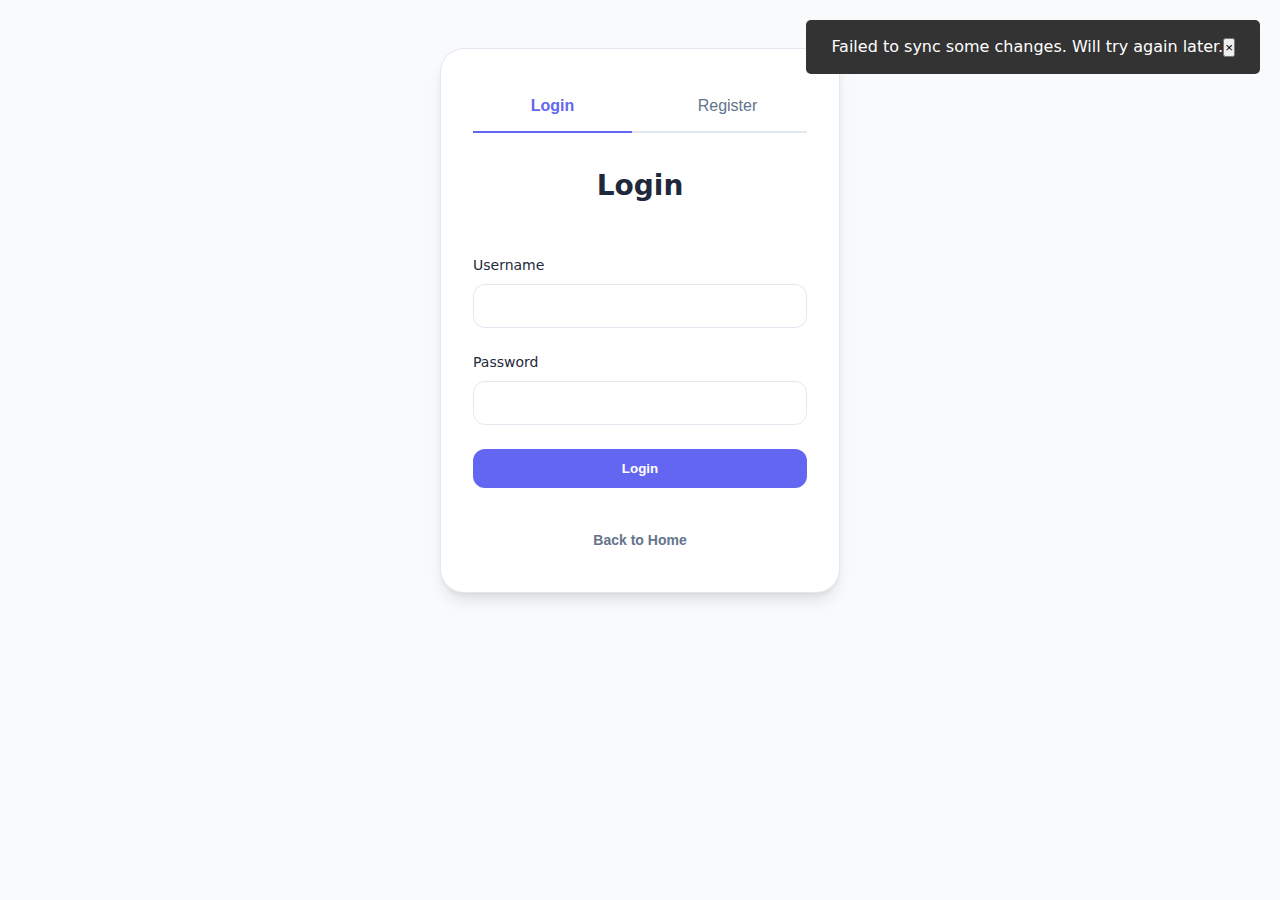
==== commit 9a9f3514: "wokring versie 2025" ====
--- a/index.html
+++ b/index.html
@@ -37,15 +37,15 @@
         <div id="notification-container"></div>
     </div>
 
-    <!-- Core Services - Load these first -->
+    <!-- Load components first -->
+    <script src="js/components/home.js"></script>
+    <script src="js/components/login.js"></script>
+    <script src="js/components/tasks.js"></script>
+
+    <!-- Then load services -->
     <script src="js/db.js"></script>
     <script src="js/api.js"></script>
     <script src="js/router.js"></script>
-
-    <!-- Components - Load after services -->
-    <script src="js/components/home.js"></script>
-    <script src="js/components/login.js"></script>
-    <script src="js/components/tasks.js"></script>
 
     <!-- Main App - Load last -->
     <script src="js/app.js"></script>
--- a/css/styles.css
+++ b/css/styles.css
@@ -1,9 +1,29 @@
-/* css/styles.css */
+/* styles.css - Main Styles */
 :root {
-    --primary-color: #2196f3;
-    --secondary-color: #1976d2;
-    --error-color: #f44336;
-    --success-color: #4caf50;
+    --primary-color: #6366f1;
+    --primary-dark: #4f46e5;
+    --primary-light: #818cf8;
+    --secondary-color: #1e293b;
+    --success-color: #10b981;
+    --error-color: #ef4444;
+    --warning-color: #f59e0b;
+    --background: #f8fafc;
+    --surface: #ffffff;
+    --text-primary: #1e293b;
+    --text-secondary: #64748b;
+    --text-tertiary: #94a3b8;
+    --border-color: #e2e8f0;
+    
+    /* Shadows */
+    --shadow-sm: 0 1px 2px 0 rgb(0 0 0 / 0.05);
+    --shadow-md: 0 4px 6px -1px rgb(0 0 0 / 0.1), 0 2px 4px -2px rgb(0 0 0 / 0.1);
+    --shadow-lg: 0 10px 15px -3px rgb(0 0 0 / 0.1), 0 4px 6px -4px rgb(0 0 0 / 0.1);
+    --shadow-xl: 0 20px 25px -5px rgb(0 0 0 / 0.1), 0 8px 10px -6px rgb(0 0 0 / 0.1);
+    
+    /* Transitions */
+    --transition-fast: 150ms cubic-bezier(0.4, 0, 0.2, 1);
+    --transition-normal: 200ms cubic-bezier(0.4, 0, 0.2, 1);
+    --transition-slow: 300ms cubic-bezier(0.4, 0, 0.2, 1);
 }
 
 /* Base Styles */
@@ -14,33 +34,33 @@
 }
 
 body {
-    font-family: -apple-system, BlinkMacSystemFont, 'Segoe UI', Roboto, Oxygen-Sans, Ubuntu, Cantarell, sans-serif;
-    line-height: 1.6;
-    background-color: #f5f5f5;
+    font-family: 'Inter', system-ui, -apple-system, sans-serif;
+    line-height: 1.5;
+    background-color: var(--background);
+    color: var(--text-primary);
+    -webkit-font-smoothing: antialiased;
 }
 
 .hidden {
     display: none !important;
 }
 
-#app {
-    min-height: 100vh;
-}
-
-/* Navigation Styles */
+/* Navigation */
 #main-nav {
-    background: white;
-    box-shadow: 0 2px 4px rgba(0,0,0,0.1);
-    padding: 15px 0;
+    background: var(--surface);
+    box-shadow: var(--shadow-sm);
+    border-bottom: 1px solid var(--border-color);
     position: sticky;
     top: 0;
-    z-index: 1000;
+    z-index: 50;
+    backdrop-filter: blur(12px);
+    -webkit-backdrop-filter: blur(12px);
 }
 
 .nav-content {
     max-width: 1200px;
     margin: 0 auto;
-    padding: 0 20px;
+    padding: 1rem 2rem;
     display: flex;
     justify-content: space-between;
     align-items: center;
@@ -49,478 +69,119 @@
 .nav-logo {
     font-size: 1.5rem;
     font-weight: 700;
-    color: var(--primary-color);
+    background: linear-gradient(to right, var(--primary-color), var(--primary-dark));
+    -webkit-background-clip: text;
+    background-clip: text;
+    color: transparent;
     text-decoration: none;
-    transition: color 0.3s ease;
-}
-
-.nav-logo:hover {
-    color: var(--secondary-color);
+    transition: var(--transition-normal);
 }
 
 .nav-links {
     display: flex;
     align-items: center;
-    gap: 20px;
+    gap: 2rem;
 }
 
 .nav-link {
     text-decoration: none;
-    color: #666;
+    color: var(--text-secondary);
     font-weight: 500;
-    padding: 5px 10px;
-    border-radius: 4px;
-    transition: all 0.3s ease;
+    padding: 0.5rem 1rem;
+    border-radius: 0.75rem;
+    transition: var(--transition-normal);
 }
 
 .nav-link:hover, .nav-link.active {
     color: var(--primary-color);
-    background: rgba(33, 150, 243, 0.1);
+    background: color-mix(in srgb, var(--primary-color) 8%, transparent);
 }
 
-#username-display {
-    color: #666;
-    font-weight: 500;
-    padding: 5px 10px;
+/* Utility Classes */
+.error-message {
+    color: var(--error-color);
+    font-size: 0.875rem;
+    padding: 0.75rem;
+    border-radius: 0.75rem;
+    background: color-mix(in srgb, var(--error-color) 10%, transparent);
+    margin: 0.5rem 0;
 }
 
-#logout-btn {
-    background: none;
-    border: 1px solid var(--primary-color);
-    color: var(--primary-color);
-    padding: 8px 16px;
-    border-radius: 4px;
-    cursor: pointer;
-    font-weight: 500;
-    transition: all 0.3s ease;
-}
-
-#logout-btn:hover {
-    background: var(--primary-color);
-    color: white;
-}
-
-/* Login Component Styles */
-.login-container {
-    max-width: 400px;
-    margin: 50px auto;
-    padding: 20px;
-    background: white;
-    border-radius: 8px;
-    box-shadow: 0 2px 4px rgba(0,0,0,0.1);
-}
-
-.auth-tabs {
-    display: flex;
-    margin-bottom: 20px;
-    border-bottom: 2px solid #eee;
-}
-
-.tab-btn {
-    flex: 1;
-    padding: 10px;
-    border: none;
-    background: none;
-    cursor: pointer;
-    font-size: 16px;
-    color: #666;
-    transition: all 0.3s ease;
-}
-
-.tab-btn.active {
-    color: var(--primary-color);
-    border-bottom: 2px solid var(--primary-color);
-    margin-bottom: -2px;
-}
-
-.auth-form {
-    display: flex;
-    flex-direction: column;
-    gap: 15px;
-}
-
-.auth-form h2 {
-    margin-bottom: 20px;
-    color: #333;
-    text-align: center;
-}
-
-.form-group {
-    display: flex;
-    flex-direction: column;
-    gap: 5px;
-}
-
-.form-group label {
-    font-weight: 500;
-    color: #444;
-}
-
-.form-group input {
-    padding: 10px;
-    border: 1px solid #ddd;
-    border-radius: 4px;
-    font-size: 16px;
-}
-
-.form-group input:focus {
-    border-color: var(--primary-color);
-    outline: none;
-    box-shadow: 0 0 0 2px rgba(33, 150, 243, 0.1);
+.success-message {
+    color: var(--success-color);
+    font-size: 0.875rem;
+    padding: 0.75rem;
+    border-radius: 0.75rem;
+    background: color-mix(in srgb, var(--success-color) 10%, transparent);
+    margin: 0.5rem 0;
 }
 
 /* Button Styles */
 .btn-primary {
     background: var(--primary-color);
     color: white;
-    padding: 12px;
+    padding: 0.75rem 1.5rem;
+    border-radius: 0.75rem;
+    font-weight: 600;
     border: none;
-    border-radius: 4px;
     cursor: pointer;
-    font-size: 16px;
-    font-weight: 500;
-    transition: all 0.3s ease;
+    transition: var(--transition-normal);
 }
 
 .btn-primary:hover {
-    background: var(--secondary-color);
+    background: var(--primary-dark);
     transform: translateY(-1px);
+    box-shadow: var(--shadow-md);
 }
 
 .btn-secondary {
-    background: #e9ecef;
-    color: #495057;
-    padding: 12px;
-    border: none;
-    border-radius: 4px;
+    background: var(--surface);
+    color: var(--text-primary);
+    border: 1px solid var(--border-color);
+    padding: 0.75rem 1.5rem;
+    border-radius: 0.75rem;
+    font-weight: 600;
+    transition: var(--transition-normal);
     cursor: pointer;
-    font-size: 16px;
-    font-weight: 500;
-    transition: all 0.3s ease;
 }
 
 .btn-secondary:hover {
-    background: #dee2e6;
+    background: var(--background);
     transform: translateY(-1px);
-}
-
-.error-message {
-    color: var(--error-color);
-    font-size: 14px;
-    text-align: center;
-    padding: 5px;
-}
-
-/* Tasks Component Styles */
-.tasks-container {
-    max-width: 800px;
-    margin: 20px auto;
-    padding: 20px;
-}
-
-.task-filters {
-    margin-bottom: 24px;
-}
-
-.filter-select {
-    padding: 8px 12px;
-    border-radius: 6px;
-    border: 1px solid #ddd;
-    background-color: white;
-    font-size: 14px;
-    min-width: 150px;
-}
-
-.task-list {
-    display: flex;
-    flex-direction: column;
-    gap: 16px;
-}
-
-.task-item {
-    background: white;
-    padding: 16px;
-    border-radius: 8px;
-    box-shadow: 0 2px 4px rgba(0,0,0,0.1);
-    display: flex;
-    justify-content: space-between;
-    align-items: flex-start;
-    transition: transform 0.2s ease, box-shadow 0.2s ease;
-}
-
-.task-item:hover {
-    transform: translateY(-2px);
-    box-shadow: 0 4px 8px rgba(0,0,0,0.1);
-}
-
-.task-item.completed {
-    background-color: #f8f9fa;
-}
-
-.task-item.completed .task-content h3 {
-    text-decoration: line-through;
-    color: #6c757d;
-}
-
-.task-content {
-    flex: 1;
-    margin-right: 16px;
-}
-
-.task-header {
-    display: flex;
-    justify-content: space-between;
-    align-items: flex-start;
-    margin-bottom: 8px;
-}
-
-.task-header h3 {
-    margin: 0;
-    color: #2c3e50;
-    font-size: 18px;
-}
-
-.task-description {
-    color: #666;
-    font-size: 14px;
-    line-height: 1.5;
-    margin: 0;
-}
-
-.deadline {
-    font-size: 12px;
-    color: #666;
-    background: #f8f9fa;
-    padding: 4px 8px;
-    border-radius: 4px;
-    white-space: nowrap;
-}
-
-.deadline.overdue {
-    color: #dc3545;
-    background: #fff5f5;
-}
-
-.task-controls {
-    display: flex;
-    gap: 12px;
-    align-items: center;
-}
-
-.task-controls button {
-    background: none;
-    border: none;
-    padding: 6px;
-    cursor: pointer;
-    border-radius: 4px;
-    color: #6c757d;
-    transition: all 0.2s ease;
-}
-
-.task-controls button:hover {
-    background-color: #f8f9fa;
-    color: var(--primary-color);
-}
-
-.add-task-btn {
-    position: fixed;
-    bottom: 24px;
-    right: 24px;
-    width: 56px;
-    height: 56px;
-    border-radius: 50%;
-    background: var(--primary-color);
-    color: white;
-    border: none;
-    cursor: pointer;
-    box-shadow: 0 4px 8px rgba(33, 150, 243, 0.3);
-    display: flex;
-    align-items: center;
-    justify-content: center;
-    font-size: 24px;
-    transition: all 0.2s ease;
-}
-
-.add-task-btn:hover {
-    transform: scale(1.1);
-    box-shadow: 0 6px 12px rgba(33, 150, 243, 0.4);
-}
-
-/* Modal Styles */
-.modal {
-    position: fixed;
-    top: 0;
-    left: 0;
-    width: 100%;
-    height: 100%;
-    background: rgba(0, 0, 0, 0.5);
-    display: flex;
-    align-items: center;
-    justify-content: center;
-    z-index: 1000;
-}
-
-.modal-content {
-    background: white;
-    padding: 24px;
-    border-radius: 8px;
-    width: 90%;
-    max-width: 500px;
-    max-height: 90vh;
-    overflow-y: auto;
-}
-
-.modal-header {
-    display: flex;
-    justify-content: space-between;
-    align-items: center;
-    margin-bottom: 20px;
-}
-
-.modal-header h2 {
-    margin: 0;
-    color: #2c3e50;
-}
-
-.close {
-    font-size: 24px;
-    color: #666;
-    cursor: pointer;
-    transition: color 0.2s ease;
-}
-
-.close:hover {
-    color: var(--error-color);
-}
-
-.form-actions {
-    display: flex;
-    justify-content: flex-end;
-    gap: 12px;
-    margin-top: 24px;
-}
-
-/* Pagination Styles */
-.pagination {
-    margin-top: 20px;
-    display: flex;
-    justify-content: center;
-    gap: 10px;
-}
-
-.pagination button {
-    padding: 8px 12px;
-    border: 1px solid #ddd;
-    background: white;
-    border-radius: 4px;
-    cursor: pointer;
-    transition: all 0.2s ease;
-}
-
-.pagination button:hover:not(:disabled) {
-    background: var(--primary-color);
-    color: white;
-    border-color: var(--primary-color);
-}
-
-.pagination button:disabled {
-    opacity: 0.5;
-    cursor: not-allowed;
 }
 
 /* Responsive Design */
 @media (max-width: 768px) {
     .nav-content {
         flex-direction: column;
-        gap: 15px;
+        gap: 1rem;
+        padding: 1rem;
     }
 
     .nav-links {
         flex-direction: column;
         width: 100%;
-        text-align: center;
+        gap: 0.5rem;
     }
 
     .nav-link {
         width: 100%;
-        padding: 10px;
-    }
-
-    #logout-btn {
-        width: 100%;
-    }
-
-    .modal-content {
-        width: 95%;
-        margin: 10px;
-    }
-
-    .task-header {
-        flex-direction: column;
-        gap: 10px;
-    }
-
-    .deadline {
-        width: 100%;
         text-align: center;
-    }
-
-    .task-controls {
-        flex-direction: column;
-        align-items: stretch;
+        padding: 0.75rem;
     }
 }
-.offline-indicator {
-    position: fixed;
-    bottom: 20px;
-    left: 20px;
-    background: #ff4444;
-    color: white;
-    padding: 8px 16px;
-    border-radius: 4px;
-    display: none;
-    z-index: 1000;
+.pending-sync {
+    position: relative;
+    background: linear-gradient(45deg, var(--surface) 85%, var(--warning-color) 85%);
 }
 
-body.offline .offline-indicator {
-    display: block;
-}
-
-.error-message {
-    color: #ff4444;
-    margin: 10px 0;
-    padding: 10px;
-    border-radius: 4px;
-    background-color: rgba(255, 68, 68, 0.1);
-}
-
-.error-message:empty {
-    display: none;
-}
-
-.notification {
-    position: fixed;
-    top: 20px;
-    right: 20px;
-    padding: 12px 24px;
-    border-radius: 4px;
-    background: #333;
+.sync-status {
+    position: absolute;
+    top: 0;
+    right: 0;
+    background: var(--warning-color);
     color: white;
-    z-index: 1000;
-    animation: slideIn 0.3s ease-out;
-}
-
-@keyframes slideIn {
-    from {
-        transform: translateX(100%);
-        opacity: 0;
-    }
-    to {
-        transform: translateX(0);
-        opacity: 1;
-    }
-}
-
-.hidden {
-    display: none !important;
+    padding: 2px 8px;
+    font-size: 0.75rem;
+    border-radius: 0 0.75rem 0 0.75rem;
 }--- a/css/components/home.css
+++ b/css/components/home.css
@@ -1,29 +1,53 @@
-/* Hero Section */
+/* home.css */
 .hero {
-    background: linear-gradient(135deg, var(--primary-color), var(--secondary-color));
-    padding: 4rem 2rem;
+    background: linear-gradient(135deg, var(--primary-color), var(--primary-dark));
+    padding: 8rem 2rem;
     color: white;
     text-align: center;
     position: relative;
-    border-radius: 0 0 2rem 2rem;
-    box-shadow: 0 4px 20px rgba(33, 150, 243, 0.2);
+    overflow: hidden;
+}
+
+.hero::before {
+    content: '';
+    position: absolute;
+    top: 0;
+    left: 0;
+    right: 0;
+    bottom: 0;
+    background: url("data:image/svg+xml,%3Csvg width='60' height='60' viewBox='0 0 60 60' xmlns='http://www.w3.org/2000/svg'%3E%3Cg fill='none' fill-rule='evenodd'%3E%3Cg fill='%23ffffff' fill-opacity='0.1'%3E%3Cpath d='M36 34v-4h-2v4h-4v2h4v4h2v-4h4v-2h-4zm0-30V0h-2v4h-4v2h4v4h2V6h4V4h-4zM6 34v-4H4v4H0v2h4v4h2v-4h4v-2H6zM6 4V0H4v4H0v2h4v4h2V6h4V4H6z'/%3E%3C/g%3E%3C/g%3E%3C/svg%3E");
+    opacity: 0.1;
+    animation: heroPattern 60s linear infinite;
+}
+
+@keyframes heroPattern {
+    0% { background-position: 0 0; }
+    100% { background-position: 100% 100%; }
 }
 
 .hero-content {
-    max-width: 800px;
+    max-width: 900px;
     margin: 0 auto;
+    position: relative;
+    z-index: 1;
 }
 
 .hero h1 {
-    font-size: 3rem;
-    margin-bottom: 1rem;
-    font-weight: 800;
+    font-size: 4rem;
+    margin-bottom: 1.5rem;
+    font-weight: 800;
+    letter-spacing: -0.025em;
+    line-height: 1.2;
+    text-shadow: 0 2px 4px rgba(0, 0, 0, 0.1);
 }
 
 .hero-subtitle {
-    font-size: 1.2rem;
+    font-size: 1.25rem;
     opacity: 0.9;
-    margin-bottom: 2rem;
+    margin-bottom: 2.5rem;
+    max-width: 600px;
+    margin-left: auto;
+    margin-right: auto;
 }
 
 .hero-buttons {
@@ -34,58 +58,67 @@
 
 /* Features Section */
 .features {
-    padding: 4rem 2rem;
+    padding: 6rem 2rem;
+    background: var(--surface);
 }
 
 .features h2 {
     text-align: center;
+    font-size: 2.5rem;
     margin-bottom: 3rem;
-    font-size: 2.5rem;
-    color: #333;
+    color: var(--text-primary);
+    font-weight: 800;
 }
 
 .features-grid {
     display: grid;
-    grid-template-columns: repeat(auto-fit, minmax(250px, 1fr));
-    gap: 2rem;
+    grid-template-columns: repeat(auto-fit, minmax(280px, 1fr));
+    gap: 2.5rem;
     max-width: 1200px;
     margin: 0 auto;
     padding: 0 1rem;
 }
 
 .feature-card {
-    background: white;
-    padding: 2rem;
-    border-radius: 1rem;
-    box-shadow: 0 4px 12px rgba(0, 0, 0, 0.1);
-    transition: transform 0.3s ease, box-shadow 0.3s ease;
+    background: var(--surface);
+    padding: 2.5rem;
+    border-radius: 1.5rem;
+    box-shadow: var(--shadow-md);
+    transition: var(--transition-normal);
+    border: 1px solid var(--border-color);
 }
 
 .feature-card:hover {
     transform: translateY(-5px);
-    box-shadow: 0 8px 24px rgba(0, 0, 0, 0.15);
+    box-shadow: var(--shadow-lg);
 }
 
 .feature-icon {
     font-size: 2.5rem;
     margin-bottom: 1.5rem;
+    display: inline-block;
+    padding: 1rem;
+    background: var(--background);
+    border-radius: 1rem;
+    color: var(--primary-color);
 }
 
 .feature-card h3 {
     font-size: 1.5rem;
     margin-bottom: 1rem;
-    color: #333;
+    color: var(--text-primary);
+    font-weight: 600;
 }
 
 .feature-card p {
-    color: #666;
+    color: var(--text-secondary);
     line-height: 1.6;
 }
 
 /* About Section */
 .about {
-    background: #f8f9fa;
-    padding: 4rem 2rem;
+    background: var(--background);
+    padding: 6rem 2rem;
 }
 
 .about-content {
@@ -97,106 +130,103 @@
     text-align: center;
     font-size: 2.5rem;
     margin-bottom: 2rem;
-    color: #333;
+    color: var(--text-primary);
+    font-weight: 800;
 }
 
 .about p {
-    font-size: 1.1rem;
-    color: #666;
+    font-size: 1.125rem;
+    color: var(--text-secondary);
     margin-bottom: 2rem;
     text-align: center;
+    line-height: 1.7;
 }
 
 .about-list {
     list-style: none;
     padding: 0;
     max-width: 500px;
-    margin: 0 auto;
+    margin: 2rem auto;
 }
 
 .about-list li {
     margin-bottom: 1rem;
-    color: #666;
-    font-size: 1.1rem;
+    color: var(--text-secondary);
+    font-size: 1.125rem;
     display: flex;
     align-items: center;
-    gap: 0.5rem;
+    gap: 1rem;
+    padding: 1rem;
+    background: var(--surface);
+    border-radius: 1rem;
+    box-shadow: var(--shadow-sm);
+    transition: var(--transition-normal);
+}
+
+.about-list li:hover {
+    transform: translateX(5px);
+    box-shadow: var(--shadow-md);
 }
 
 /* CTA Section */
 .cta {
-    background: linear-gradient(135deg, var(--primary-color), var(--secondary-color));
+    background: linear-gradient(135deg, var(--primary-color), var(--primary-dark));
     color: white;
     text-align: center;
-    padding: 4rem 2rem;
+    padding: 6rem 2rem;
     margin-top: 4rem;
+    position: relative;
+    overflow: hidden;
+}
+
+.cta::before {
+    content: '';
+    position: absolute;
+    top: 0;
+    left: 0;
+    right: 0;
+    bottom: 0;
+    background: linear-gradient(45deg, rgba(255,255,255,0.1) 25%, transparent 25%, transparent 50%, rgba(255,255,255,0.1) 50%, rgba(255,255,255,0.1) 75%, transparent 75%, transparent);
+    background-size: 100px 100px;
+    animation: ctaPattern 30s linear infinite;
+    opacity: 0.1;
+}
+
+@keyframes ctaPattern {
+    0% { background-position: 0 0; }
+    100% { background-position: 1000px 0; }
 }
 
 .cta h2 {
-    font-size: 2.5rem;
-    margin-bottom: 1rem;
+    font-size: 3rem;
+    margin-bottom: 1.5rem;
+    font-weight: 800;
+    position: relative;
 }
 
 .cta p {
-    font-size: 1.2rem;
+    font-size: 1.25rem;
     opacity: 0.9;
     margin-bottom: 2rem;
     max-width: 600px;
     margin-left: auto;
     margin-right: auto;
-}
-
-/* Button Styles */
-.btn-primary {
-    background: var(--primary-color);
-    color: white;
-    padding: 1rem 2rem;
-    border: none;
-    border-radius: 0.5rem;
-    font-size: 1.1rem;
-    font-weight: 600;
-    cursor: pointer;
-    transition: all 0.3s ease;
-}
-
-.btn-primary:hover {
-    background: var(--secondary-color);
-    transform: translateY(-2px);
-}
-
-.btn-secondary {
-    background: rgba(255, 255, 255, 0.1);
-    color: white;
-    padding: 1rem 2rem;
-    border: 1px solid rgba(255, 255, 255, 0.3);
-    border-radius: 0.5rem;
-    font-size: 1.1rem;
-    font-weight: 600;
-    cursor: pointer;
-    transition: all 0.3s ease;
-    backdrop-filter: blur(10px);
-}
-
-.btn-secondary:hover {
-    background: rgba(255, 255, 255, 0.2);
-    transform: translateY(-2px);
-}
-
-/* Dark Mode Support */
-
+    position: relative;
+}
 
 /* Responsive Design */
 @media (max-width: 768px) {
+    .hero {
+        padding: 4rem 1rem;
+    }
+
     .hero h1 {
-        font-size: 2rem;
-    }
-
-    .hero-subtitle {
-        font-size: 1rem;
+        font-size: 2.5rem;
     }
 
     .hero-buttons {
         flex-direction: column;
+        gap: 1rem;
     }
 
     .features h2,
@@ -208,4 +238,8 @@
     .feature-card {
         padding: 1.5rem;
     }
-}
+
+    .about-list li {
+        margin: 0 1rem 1rem 1rem;
+    }
+}--- a/css/components/login.css
+++ b/css/components/login.css
@@ -1,95 +1,164 @@
-/* css/components/login.css */
+/* login.css */
 .login-container {
     max-width: 400px;
-    margin: 50px auto;
-    padding: 20px;
-    background: white;
-    border-radius: 8px;
-    box-shadow: 0 2px 4px rgba(0,0,0,0.1);
+    margin: 3rem auto;
+    padding: 2rem;
+    background: var(--surface);
+    border-radius: 1.5rem;
+    box-shadow: var(--shadow-lg);
+    border: 1px solid var(--border-color);
+    animation: slideUp 0.5s ease-out;
+}
+
+@keyframes slideUp {
+    from {
+        opacity: 0;
+        transform: translateY(20px);
+    }
+    to {
+        opacity: 1;
+        transform: translateY(0);
+    }
 }
 
 .auth-tabs {
     display: flex;
-    margin-bottom: 20px;
-    border-bottom: 2px solid #eee;
+    margin-bottom: 2rem;
+    border-bottom: 2px solid var(--border-color);
+    gap: 1rem;
 }
 
 .tab-btn {
     flex: 1;
-    padding: 10px;
+    padding: 1rem;
     border: none;
     background: none;
     cursor: pointer;
-    font-size: 16px;
-    color: #666;
-    transition: all 0.3s ease;
+    font-size: 1rem;
+    color: var(--text-secondary);
+    transition: var(--transition-normal);
+    position: relative;
+}
+
+.tab-btn::after {
+    content: '';
+    position: absolute;
+    bottom: -2px;
+    left: 0;
+    width: 100%;
+    height: 2px;
+    background: var(--primary-color);
+    transform: scaleX(0);
+    transition: transform 0.3s ease;
 }
 
 .tab-btn.active {
     color: var(--primary-color);
-    border-bottom: 2px solid var(--primary-color);
-    margin-bottom: -2px;
+    font-weight: 600;
+}
+
+.tab-btn.active::after {
+    transform: scaleX(1);
 }
 
 .auth-form {
     display: flex;
     flex-direction: column;
-    gap: 15px;
+    gap: 1.5rem;
 }
 
 .auth-form h2 {
-    margin-bottom: 20px;
-    color: #333;
+    margin-bottom: 1.5rem;
+    color: var(--text-primary);
     text-align: center;
+    font-size: 1.75rem;
+    font-weight: 700;
 }
 
 .form-group {
     display: flex;
     flex-direction: column;
-    gap: 5px;
+    gap: 0.5rem;
 }
 
 .form-group label {
     font-weight: 500;
-    color: #444;
+    color: var(--text-primary);
+    font-size: 0.875rem;
 }
 
 .form-group input {
-    padding: 10px;
-    border: 1px solid #ddd;
-    border-radius: 4px;
-    font-size: 16px;
+    padding: 0.75rem 1rem;
+    border: 1.5px solid var(--border-color);
+    border-radius: 0.75rem;
+    font-size: 1rem;
+    transition: var(--transition-normal);
+    color: var(--text-primary);
+    background: var(--surface);
 }
 
 .form-group input:focus {
+    outline: none;
     border-color: var(--primary-color);
-    outline: none;
-    box-shadow: 0 0 0 2px rgba(33, 150, 243, 0.1);
+    box-shadow: 0 0 0 4px color-mix(in srgb, var(--primary-color) 15%, transparent);
+}
+
+.form-group input::placeholder {
+    color: var(--text-tertiary);
 }
 
 .error-message {
     color: var(--error-color);
-    font-size: 14px;
+    font-size: 0.875rem;
+    padding: 0.75rem;
+    border-radius: 0.75rem;
+    background: color-mix(in srgb, var(--error-color) 10%, transparent);
     text-align: center;
-    padding: 5px;
+    animation: shake 0.5s cubic-bezier(.36,.07,.19,.97) both;
 }
 
-.btn-primary {
-    background: var(--primary-color);
-    color: white;
-    padding: 12px;
-    border: none;
-    border-radius: 4px;
-    cursor: pointer;
-    font-size: 16px;
-    font-weight: 500;
-    transition: background 0.3s ease;
+@keyframes shake {
+    10%, 90% { transform: translateX(-1px); }
+    20%, 80% { transform: translateX(2px); }
+    30%, 50%, 70% { transform: translateX(-4px); }
+    40%, 60% { transform: translateX(4px); }
 }
 
-.btn-primary:hover {
-    background: var(--secondary-color);
+.login-footer {
+    margin-top: 2rem;
+    text-align: center;
 }
 
-.hidden {
-    display: none;
+.back-to-home {
+    padding: 0.75rem 1.5rem;
+    border: none;
+    background: transparent;
+    color: var(--text-secondary);
+    cursor: pointer;
+    transition: var(--transition-normal);
+    font-size: 0.875rem;
+}
+
+.back-to-home:hover {
+    color: var(--primary-color);
+}
+
+@media (max-width: 768px) {
+    .login-container {
+        margin: 2rem 1rem;
+        padding: 1.5rem;
+    }
+
+    .auth-tabs {
+        gap: 0.5rem;
+    }
+
+    .tab-btn {
+        padding: 0.75rem;
+    }
+
+    .form-group input {
+        padding: 0.875rem;
+        font-size: 1rem;
+    }
 }--- a/css/components/tasks.css
+++ b/css/components/tasks.css
@@ -1,213 +1,299 @@
-/* Updated tasks.css */
+/* tasks.css */
 .tasks-container {
     max-width: 800px;
-    margin: 20px auto;
-    padding: 20px;
+    margin: 2rem auto;
+    padding: 0 1.5rem;
 }
 
 .tasks-container h1 {
-    color: #333;
-    margin-bottom: 24px;
-    font-size: 28px;
+    color: var(--text-primary);
+    margin-bottom: 2rem;
+    font-size: 2rem;
+    font-weight: 700;
 }
 
 .task-filters {
-    margin-bottom: 24px;
+    margin-bottom: 2rem;
+    display: flex;
+    gap: 1rem;
+    align-items: center;
 }
 
 .filter-select {
-    padding: 8px 12px;
-    border-radius: 6px;
-    border: 1px solid #ddd;
-    background-color: white;
-    font-size: 14px;
+    padding: 0.75rem 1rem;
+    border-radius: 0.75rem;
+    border: 1.5px solid var(--border-color);
+    background: var(--surface);
+    font-size: 0.875rem;
     min-width: 150px;
+    color: var(--text-primary);
+    transition: var(--transition-normal);
+    cursor: pointer;
+    appearance: none;
+    background-image: url("data:image/svg+xml,%3Csvg xmlns='http://www.w3.org/2000/svg' fill='none' viewBox='0 0 24 24' stroke='%236b7280'%3E%3Cpath stroke-linecap='round' stroke-linejoin='round' stroke-width='2' d='M19 9l-7 7-7-7'%3E%3C/path%3E%3C/svg%3E");
+    background-repeat: no-repeat;
+    background-position: right 0.75rem center;
+    background-size: 1rem;
+    padding-right: 2.5rem;
+}
+
+.filter-select:focus {
+    outline: none;
+    border-color: var(--primary-color);
+    box-shadow: 0 0 0 4px color-mix(in srgb, var(--primary-color) 15%, transparent);
 }
 
 .task-list {
     display: flex;
     flex-direction: column;
-    gap: 16px;
+    gap: 1rem;
 }
 
 .task-item {
-    background: white;
-    padding: 16px;
-    border-radius: 8px;
-    box-shadow: 0 2px 4px rgba(0,0,0,0.1);
+    background: var(--surface);
+    padding: 1.5rem;
+    border-radius: 1rem;
+    box-shadow: var(--shadow-md);
+    border: 1px solid var(--border-color);
     display: flex;
     justify-content: space-between;
     align-items: flex-start;
-    transition: transform 0.2s ease, box-shadow 0.2s ease;
+    transition: var(--transition-normal);
 }
 
 .task-item:hover {
     transform: translateY(-2px);
-    box-shadow: 0 4px 8px rgba(0,0,0,0.1);
+    box-shadow: var(--shadow-lg);
 }
 
 .task-item.completed {
-    background-color: #f8f9fa;
+    background: linear-gradient(to right, var(--surface), color-mix(in srgb, var(--success-color) 5%, var(--surface)));
 }
 
 .task-item.completed .task-content h3 {
     text-decoration: line-through;
-    color: #6c757d;
+    color: var(--text-secondary);
 }
 
 .task-content {
     flex: 1;
-    margin-right: 16px;
+    margin-right: 1.5rem;
 }
 
 .task-header {
     display: flex;
     justify-content: space-between;
     align-items: flex-start;
-    margin-bottom: 8px;
+    margin-bottom: 0.75rem;
+    gap: 1rem;
 }
 
 .task-header h3 {
     margin: 0;
-    color: #2c3e50;
-    font-size: 18px;
+    color: var(--text-primary);
+    font-size: 1.125rem;
+    font-weight: 600;
+    line-height: 1.4;
 }
 
 .task-description {
-    color: #666;
-    font-size: 14px;
-    line-height: 1.5;
+    color: var(--text-secondary);
+    font-size: 0.875rem;
+    line-height: 1.6;
     margin: 0;
 }
 
 .deadline {
-    font-size: 12px;
-    color: #666;
-    background: #f8f9fa;
-    padding: 4px 8px;
-    border-radius: 4px;
+    font-size: 0.75rem;
+    color: var(--text-secondary);
+    background: var(--background);
+    padding: 0.5rem 0.75rem;
+    border-radius: 0.5rem;
     white-space: nowrap;
+    transition: var(--transition-normal);
 }
 
 .deadline.overdue {
-    color: #dc3545;
-    background: #fff5f5;
+    color: var(--error-color);
+    background: color-mix(in srgb, var(--error-color) 10%, transparent);
 }
 
 .task-controls {
     display: flex;
-    gap: 12px;
+    gap: 0.75rem;
     align-items: center;
 }
 
 .task-controls button {
     background: none;
     border: none;
-    padding: 6px;
-    cursor: pointer;
-    border-radius: 4px;
-    color: #6c757d;
-    transition: color 0.2s ease, background-color 0.2s ease;
+    padding: 0.5rem;
+    cursor: pointer;
+    border-radius: 0.5rem;
+    color: var(--text-secondary);
+    transition: var(--transition-normal);
+    display: flex;
+    align-items: center;
+    justify-content: center;
 }
 
 .task-controls button:hover {
-    background-color: #f8f9fa;
-    color: #2196f3;
+    background: var(--background);
+    color: var(--primary-color);
+}
+
+.checkbox-container {
+    display: flex;
+    align-items: center;
+    gap: 0.5rem;
+    cursor: pointer;
+}
+
+.checkbox-container input[type="checkbox"] {
+    appearance: none;
+    width: 1.25rem;
+    height: 1.25rem;
+    border: 2px solid var(--border-color);
+    border-radius: 0.375rem;
+    transition: var(--transition-normal);
+    cursor: pointer;
+    position: relative;
+}
+
+.checkbox-container input[type="checkbox"]:checked {
+    background: var(--primary-color);
+    border-color: var(--primary-color);
+}
+
+.checkbox-container input[type="checkbox"]:checked::after {
+    content: '✓';
+    position: absolute;
+    top: 50%;
+    left: 50%;
+    transform: translate(-50%, -50%);
+    color: white;
+    font-size: 0.75rem;
 }
 
 .add-task-btn {
     position: fixed;
-    bottom: 24px;
-    right: 24px;
-    width: 56px;
-    height: 56px;
-    border-radius: 50%;
+    bottom: 2rem;
+    right: 2rem;
+    width: 3.5rem;
+    height: 3.5rem;
+    border-radius: 1rem;
     background: var(--primary-color);
     color: white;
     border: none;
     cursor: pointer;
-    box-shadow: 0 4px 8px rgba(33, 150, 243, 0.3);
+    box-shadow: var(--shadow-lg);
     display: flex;
     align-items: center;
     justify-content: center;
-    font-size: 24px;
-    transition: transform 0.2s ease, box-shadow 0.2s ease;
+    font-size: 1.5rem;
+    transition: var(--transition-normal);
 }
 
 .add-task-btn:hover {
-    transform: scale(1.1);
-    box-shadow: 0 6px 12px rgba(33, 150, 243, 0.4);
-}
-
-/* Modal styles */
+    transform: translateY(-2px) scale(1.05);
+    box-shadow: var(--shadow-xl);
+    background: var(--primary-dark);
+}
+
+/* Task Modal */
+.modal {
+    position: fixed;
+    top: 0;
+    left: 0;
+    width: 100%;
+    height: 100%;
+    background: rgba(0, 0, 0, 0.5);
+    backdrop-filter: blur(4px);
+    display: flex;
+    align-items: center;
+    justify-content: center;
+    z-index: 1000;
+    opacity: 0;
+    visibility: hidden;
+    transition: var(--transition-normal);
+}
+
+.modal:not(.hidden) {
+    opacity: 1;
+    visibility: visible;
+}
+
+.modal-content {
+    background: var(--surface);
+    padding: 2rem;
+    border-radius: 1.5rem;
+    box-shadow: var(--shadow-xl);
+    max-width: 600px;
+    width: 90%;
+    transform: translateY(20px);
+    transition: var(--transition-normal);
+}
+
+.modal:not(.hidden) .modal-content {
+    transform: translateY(0);
+}
+
 .modal-header {
     display: flex;
     justify-content: space-between;
     align-items: center;
-    margin-bottom: 20px;
+    margin-bottom: 2rem;
 }
 
 .modal-header h2 {
-    margin: 0;
-    color: #2c3e50;
+    font-size: 1.5rem;
+    font-weight: 600;
+    color: var(--text-primary);
+}
+
+.close {
+    font-size: 1.5rem;
+    color: var(--text-secondary);
+    cursor: pointer;
+    transition: var(--transition-normal);
+}
+
+.close:hover {
+    color: var(--error-color);
 }
 
 .form-actions {
     display: flex;
     justify-content: flex-end;
-    gap: 12px;
-    margin-top: 24px;
-}
-
-.btn-secondary {
-    background: #e9ecef;
-    color: #495057;
-    padding: 10px 16px;
-    border: none;
-    border-radius: 4px;
-    cursor: pointer;
-    font-size: 14px;
-    transition: background-color 0.2s ease;
-}
-
-.btn-secondary:hover {
-    background: #dee2e6;
-}
-
-.checkbox-group {
-    margin-top: 16px;
-}
-
-.no-tasks {
-    text-align: center;
-    padding: 40px;
-    color: #6c757d;
-    background: #f8f9fa;
-    border-radius: 8px;
-    font-size: 16px;
-}
-.offline-badge {
-    background-color: #ff9800;
-    color: white;
-    padding: 2px 8px;
-    border-radius: 4px;
-    font-size: 12px;
-    margin-top: 8px;
-    display: inline-block;
-}
-
-.task-item {
-    position: relative;
-}
-
-.task-item[data-offline="true"]::before {
-    content: "Offline";
-    position: absolute;
-    top: 8px;
-    right: 8px;
-    background: #ff9800;
-    color: white;
-    padding: 2px 8px;
-    border-radius: 4px;
-    font-size: 12px;
+    gap: 1rem;
+    margin-top: 2rem;
+}
+
+/* Responsive Design */
+@media (max-width: 768px) {
+    .task-header {
+        flex-direction: column;
+        gap: 0.75rem;
+    }
+
+    .deadline {
+        width: 100%;
+        text-align: center;
+    }
+
+    .task-controls {
+        flex-direction: column;
+        align-items: stretch;
+        gap: 0.5rem;
+    }
+
+    .modal-content {
+        padding: 1.5rem;
+        margin: 1rem;
+    }
+
+    .add-task-btn {
+        bottom: 1.5rem;
+        right: 1.5rem;
+    }
 }